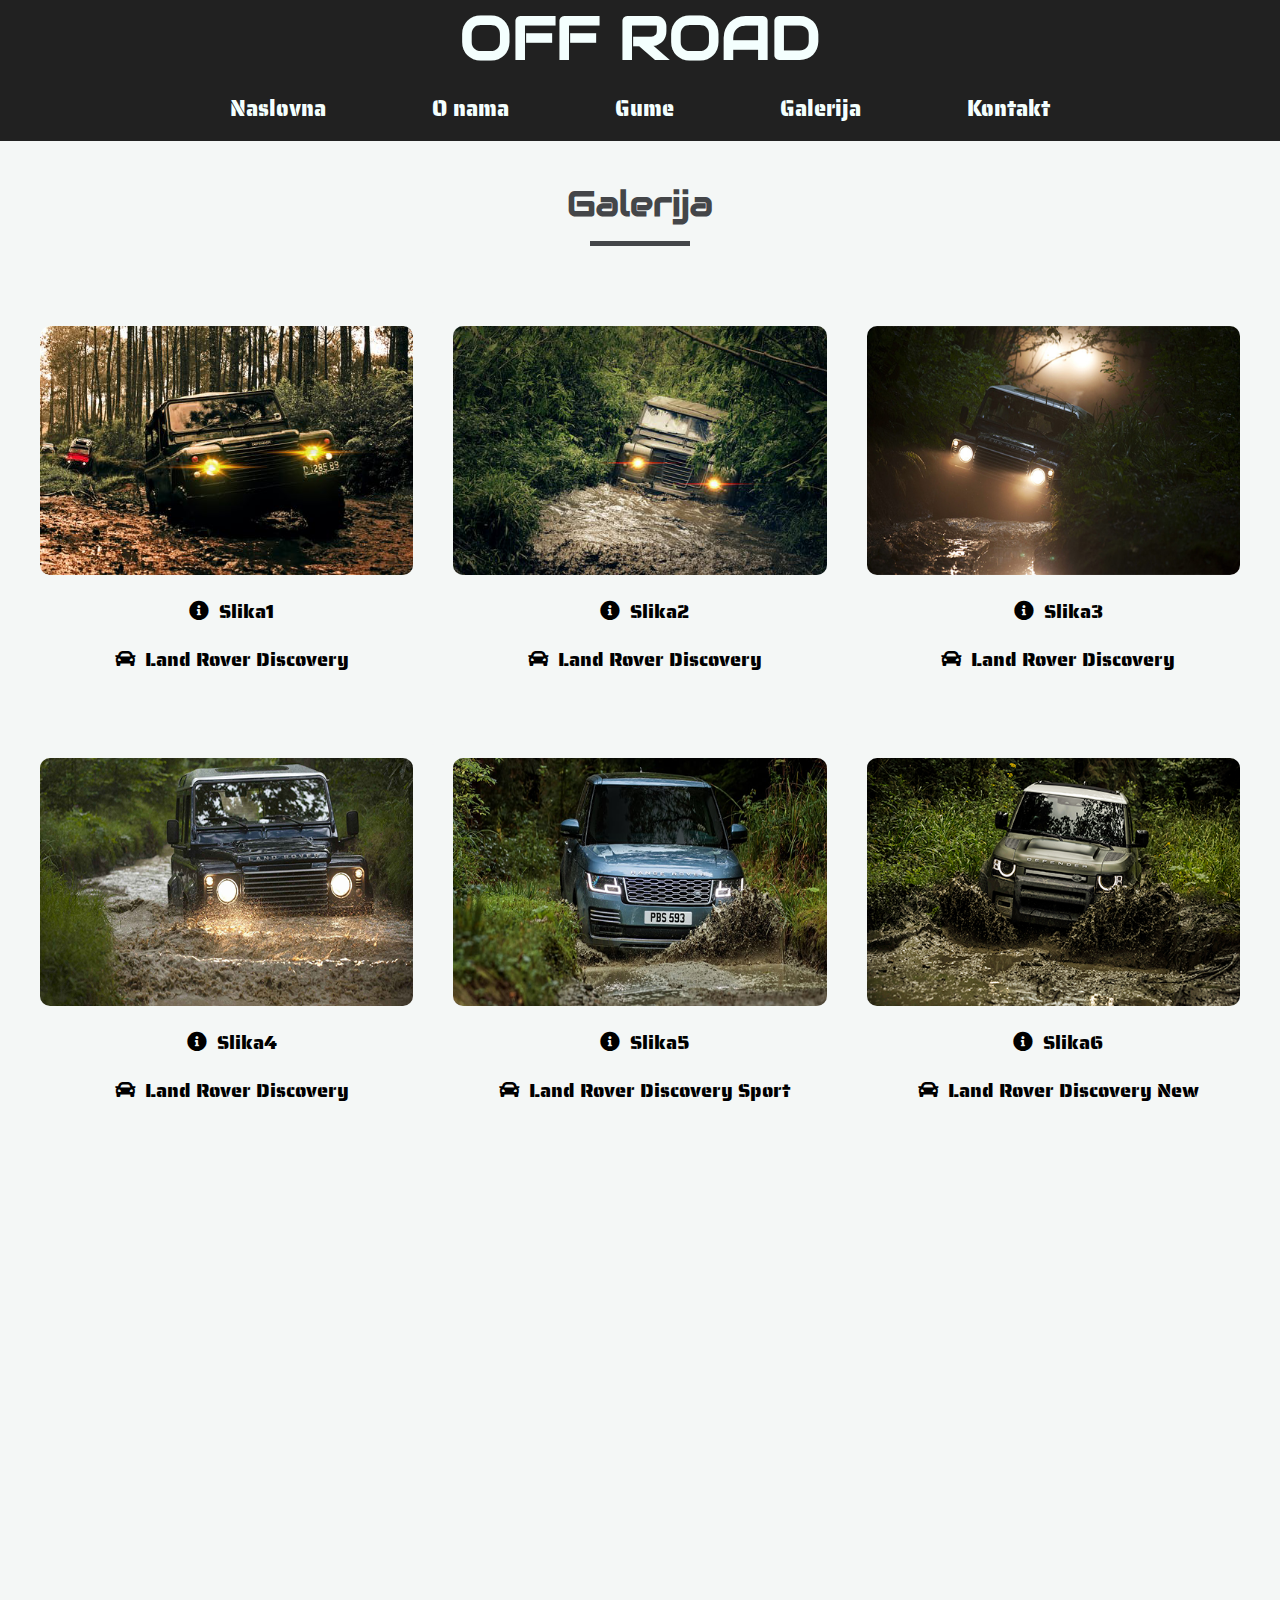
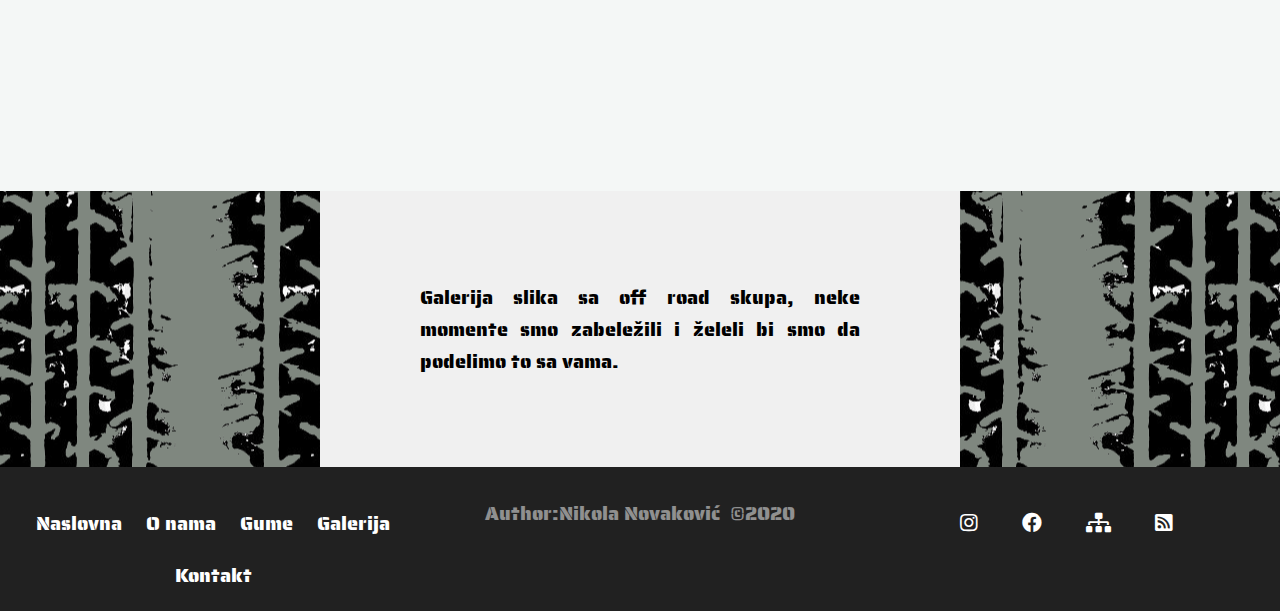
==== galerija.html @ a75a06f9 "Off-Road-Oprema" ====
<!DOCTYPE html>
<html lang="en">
<head>
    <meta charset="UTF-8">
    
    <title>OFF ROAD</title>
    <link rel="stylesheet" href="css/style.css" type="text/css">
    <link href="img/tire.png" rel="shortcut icon" />
    <link href="https://fonts.googleapis.com/css2?family=Saira+Stencil+One&display=swap" rel="stylesheet">
    <link href="https://fonts.googleapis.com/css2?family=Audiowide&display=swap" rel="stylesheet">
    <link rel='stylesheet' href='https://use.fontawesome.com/releases/v5.7.0/css/all.css'/>
    <meta keywords="OffRoad,skup,gume,LandRover,sport," />
	<meta description="Off Road galerija pogledajte najnovija desavanja off road-era u Land Rover Discovery.">
    
</head>
<body>
    <header id="kontakt">

        <nav class="meni" id="meniDrugi">
            <div id="logo">
                <H1><a href="index.html" title="Naslovna">OFF ROAD</a></H1>
            </div>
            <ul>
                
                <li><a href="index.html" class="active" title="Naslovna">Naslovna</a></li>
                <li><a href="onama.html" title="Onama">O nama</a></li>
                <li><a href="gume.html" title="Gume">Gume</a></li>
                <li><a href="galerija.html" title="Galerija">Galerija</a></li>
                <li><a href="kontakt.html" title="Kontakt">Kontakt</a></li>
            </ul>

        </nav>
    </header>
    <main>
        <section id="podaci">
            <div class="naslov">
            <h2 class="crta">Galerija</h2>
            </div>
            <article id="oprema">
                <div class="blok" >
                <div class="slika">
                    
                    <img src="img/galerija2.png" alt="Site" title="Slika1">
                    <div class="folija"><a href="#">Off Road Skup </a></div>
                </div>
                <p><i class="fa fa-info-circle" aria-hidden="true"></i>Slika1</p>
                <p><i class="fa fa-car" aria-hidden="true"></i>Land Rover Discovery</p>
                </div>
                <div class="blok" >
                    <div class="slika">
                        
                        <img src="img/galerija3.png" alt="Site" >
                        <div class="folija"><a href="#">Off Road Skup </a></div>
                    </div>
                    <p><i class="fa fa-info-circle" aria-hidden="true"></i>Slika2</p>
                    <p><i class="fa fa-car" aria-hidden="true"></i>Land Rover Discovery</p>
                </div>
                    <div class="blok" >
                        <div class="slika">
                            
                           <img src="img/galerija4.png" alt="Site" title="Slika3">
                           <div class="folija"><a href="#">Off Road Skup </a></div>
                            
                      
                       
                     </div>
                     <p><i class="fa fa-info-circle" aria-hidden="true"></i>Slika3</p>
                     <p><i class="fa fa-car" aria-hidden="true"></i>Land Rover Discovery</p>
                    </div>
                
            </article>
            <article id="oprema">
                <div class="blok" >
                <div class="slika">
                    
                    <img src="img/galerija5.png" alt="Site" title="Slika4">
                    <div class="folija"><a href="#">Off Road Skup </a></div>
                </div>
                <p><i class="fa fa-info-circle" aria-hidden="true"></i>Slika4</p>
                <p><i class="fa fa-car" aria-hidden="true"></i>Land Rover Discovery</p>
                </div>
                <div class="blok" >
                    <div class="slika">
                        
                        <img src="img/galerija6.png" alt="Site" title="Slika5">
                        <div class="folija"><a href="#">Off Road Skup </a></div>
                        
                    </div>
                    <p><i class="fa fa-info-circle" aria-hidden="true"></i>Slika5</p>
                    <p><i class="fa fa-car" aria-hidden="true"></i>Land Rover Discovery Sport</p>
                </div>
                    <div class="blok" >
                        <div class="slika">
                            
                           <img src="img/galerija7.png" alt="Site" title="Slika6">
                           <div class="folija">
                               <a href="#">Off Road Skup </a>
                           </div>
                        </div>
                       <p><i class="fa fa-info-circle" aria-hidden="true"></i>Slika6</p>
                       <p><i class="fa fa-car" aria-hidden="true"></i>Land Rover Discovery New</p>
                     </div>
                
            </article>

        </section>
        <section id="video">
            <iframe width="560" height="315" src="https://www.youtube.com/embed/jtylI6jLSgE" frameborder="0" allow="accelerometer; autoplay; clipboard-write; encrypted-media; gyroscope; picture-in-picture" allowfullscreen></iframe>
        </section>
        </section>
        <section id="Osajtu">
           
             <div id="tekst">
                <div id="opis">
                 
                 <p>Galerija slika sa off road skupa, neke momente smo zabeležili i želeli bi smo da podelimo to sa vama. </p>
                 </div>
             </div>
         </section>
    </main>
    <footer>
        
        <section id="futer">
            <div class="navFuter" id="futerMeni">
                <ul>
                    
                    <li><a href="index.html" class="active" title="Naslovna">Naslovna</a></li>
                    <li><a href="onama.html" title="Onama">O nama</a></li>
                    <li><a href="gume.html" title="Gume">Gume</a></li>
                    <li><a href="galerija.html" title="Galerija">Galerija</a></li>
                    <li><a href="kontakt.html" title="Kontakt">Kontakt</a></li>
                </ul>
            </div>
            <div class="navFuter" id="navAutor">
                <p> <a href="https://novakovicn.github.io/novakovic.nikola/" title="Sajt autora">Author:Nikola Novaković&nbsp; &copy;2020 </a></p>
            </div>
        <div class="navFuter" id="futerMeni">
            <ul class="ikonice">
                <li><a href="https://www.instagram.com/novakovic.n/" ><i class="fab fa-instagram" aria-hidden="true" title="Instagram"></i></a></li>
                <li><a href="https://www.facebook.com/"><i class="fab fa-facebook" aria-hidden="true" title="Facebook"></i></a></li>
                <li><a href="sitemap.xml" ><i class="fa fa-sitemap" aria-hidden="true" title="Sitemap"></i></a></li>
                <li><a href="rss.xml" ><i class="fa fa-rss-square" aria-hidden="true" title="Rss"></i></a></li>
              
                
            </ul>
         
        </div>
       
    </section>
    </footer>
</body>
</html>
---- css/style.css ----
@import url('https://fonts.googleapis.com/css2?family=Saira+Stencil+One&display=swap');
*{
    padding: 0px;
    margin: 0px;
    -webkit-box-sizing: border-box;
    box-sizing: border-box;
}
body{
    font-family: 'Saira Stencil One', cursive;
    scroll-behavior: smooth;
    background-color: #f4f7f6;

}
ul{
    list-style-type: none;
}

a{
    text-decoration: none;
    
}
img{
    max-width: 100%;
}
h1,h2,h3{
    text-align: center;
    font-family:'Audiowide', cursive;
  
}
::placeholder{
    color: #f4f7f6;
}
@keyframes fade{
	from{opacity:0;}
	to{opacity:1;}
}
#naslovna{
    background-image: url("../img/pocetna4.jpg");
    background-position: center;
    background-repeat: no-repeat;
    background-size: cover;
    background-attachment: fixed;
    height: 1000px;
  
}

#uvod{
    display: flex;
    justify-content: center;
    margin-top: 250px;
    text-align: center;
}
#tekstUvod{
    width: 50%;
    
   
}
#tekstUvod p{
    font-size: 50px;
    color: #f0f0f0;
    font-family: 'Audiowide', cursive;
    opacity: 0.9;
    animation-name: fade;
    animation-duration: 2s;
}
#tekstUvod i{
    font-size: 60px;
    color: #f0f0f0;
    animation-name: fade;
    animation-duration: 2s;
}
#logo{
    text-align: center;
    /*background-color: #1b401b;*/
   /* background-color:#7f877f;*/
   /* padding: 50px;*/
    font-family: 'Audiowide', cursive;
    font-size: 30px;
   /* background-image: url("../img/otisak1.png");
    background-position: center;*/
   
}
#logo h1{
    animation-name: fade;
    animation-duration: 2s;
}
#logo h1 a{
    color:#F4FFFE;
}
.meni{
    text-align: center;
  /* background-color:#7f877f;*/
   font-family: 'Saira Stencil One', cursive;
   font-size: 22px;
 
  

}
.meni li a{
    color: #F4FFFE;
}
.meni li a:hover{
    color: #106964;
}
.meni ul li{
    text-align: center;
    display: inline-block;
    padding: 15px 50px;
}
.active ul a{
   background-color: brown;
}
#meniDrugi{
    background-color:#212121 ;
}

/*#slider{
    background-image: url("../img/pocetna4.jpg");
    background-position: center;
    background-repeat: no-repeat;
    background-size: cover;
    background-attachment: fixed;
    height: 760px;
  
}    
*/
#tekst{
  
    background-color:#7f877f;
    display: flex;
    justify-content: center;
    background-image: url("../img/otisak1.png");
    background-position: center;
    margin-top: 25px;
}
#opis{
    padding: 90px;
    width: 50%;
    background-color: #f0f0f0;
}
#opis p{
    font-size: 20px;
    text-align: justify;
    padding: 0px 10px;
    
}
#Osajtu h2{
    font-size: 35px;
    text-align: center;
    margin: 20px auto;
   
}
#podaci h2{
    text-align: center;
    font-size: 35px;
    margin: 15px auto;
   
}
#oprema{
    display: flex;
    justify-content: space-around;
    padding: 20px;

}
.blok{
   
   background-color: #f4f7f6;
   border-radius: 10px;
   padding: 20px;

}


.blokGuma p{
    text-align: center;
    font-size:20px;
    margin-top:10px;
    padding: 3px;
   
}
.blokGuma img{
    border-radius: 10px;
  
}

.blok p{
    text-align: center;
    font-size:20px;
    margin-top:10px;
    padding: 3px;
    
}
.blok img{
    border-radius: 10px;
    
}
.slika{
    position: relative;
}
.crta::after{
    content: "";
    width: 100px;
    height: 5px;
    display: block;
    margin: 15px auto;
    background-color: #444649;
}
.crta{
    color: #444649;
}
.fa{
    margin-left: 10px;
    font-size: 20px;
    margin-right: 10px;
}
.fab{
    margin-left: 10px;
    font-size: 20px;
    margin-right: 10px;
}


footer{
    width: 100%;
    background-color: #212121;
    padding-top: 20px;
    color: #fff;
    text-align: center;
}

.ikonice ul li{
    display: inline-block;
    
}
#futer{
    display: flex;
    justify-content: space-around;
}
.navFuter{
    width: 33%;
    padding: 10px 0px;
}
#futerMeni ul li {
    display: inline-block;
    font-size: 20px;
    padding: 10px;
}
#futerMeni a{
    color: #fff;
    
}
#futerMeni li a:hover{
    color: #106964;
}
#navAutor{
    
    text-align: center;
    font-size: 20px;
    opacity: 0.5;
}
#navAutor a{
    color:  #fff ;
}
#navAutor a:hover {
    color: #106964;
}

#forma{
    width: 100%;
    padding: 20px;
    display: flex;
    justify-content: space-around;
}

input {
    -webkit-transition: .5s;
    transition: .5s;
    width: 100%;
    padding: 15px;
    background-color:#7f877f;
    border: 3px solid transparent;
    margin: 10px 0;
    resize: none;
    border-radius: 5px;
}
#lista{

    display: flex;
    justify-content: space-around;
}



#ime{
    padding: 10px;
    display: flex;
    justify-content: space-around; 
}
textarea{
    padding: 5px;
    border: 3px solid transparent;
    background-color:#7f877f;
    border: 3px solid transparent;
    border-radius: 5px;
    width: 100%;
    -webkit-transition: .5s;
    transition: .5s;
    
}
button{
    padding: 10px;
    border-radius: 5px;
    margin:10px auto;
    width: 30%;
    background-color:#7f877f;
    border: 3px solid transparent;
    color: #f4f7f6;
}
button :hover{
    color: #106964;
    
}

#contact{
    padding: 20px;
    margin: 25px auto;
    text-align: center;
}
#contact p{
    text-align: center;
    font-size: 20px;
}
#autor{
    display: flex;
    justify-content: space-around;
}
#AutorSlika img{
   
    -webkit-transition: .5s;
    transition: .5s;
    border-radius: 3%;
}

#AutorSlika {
    width: 30%;
    margin-top: 10px;
    font-size: 17px;
    padding: 0 10px;
    

}
#AutorSlika p{
    -webkit-transition: .5s;
    transition: .5s;
    text-align: justify;
    margin-top: 15px;
    color: #444649;
}
.naslov{
    text-align: center;
    font-size: 25px;
    margin:40px ;
    color: #444649;
}
.folija{
    position: absolute;
    top: 0px;
    left: 0px;
    right: 0px;
    bottom: 0px;
    background-color: rgba(25,25,25,0.5);
    height: 100%;
    overflow: hidden;
    width: 0;
    border-radius: 10px;
    transition: 0.5s;
}
.folija a{
    font-size: 30px;
    white-space: nowrap;
    color: white;
    position: absolute;
    top: 50%;
    left: 40%;
    transform: translate(-30%, -50%);
}
.slika:hover .folija{
    width: 100%;
}
#video{
    margin:10px auto;
	width:80%;
	
}
iframe{
	width:100%;
	height:600px;
}
.infoGuma {
    margin: 10px auto;

   
}

#okvir{
    width: 80%;
    
    background-color:#dddddd;
    margin: 10px auto;
    border-radius: 5px;
    box-shadow: 7px 7px 15px black;
}
#textOnama{
    width: 45%;
    margin-top: 30px;
    text-align: justify;
    line-height: 25px;
}
#textOnama p{
    margin-top: 50px;
}
#oNamaGore{
    display: flex;
    justify-content: space-around;
}
.OnamaBlok{
    width: 50%;
}
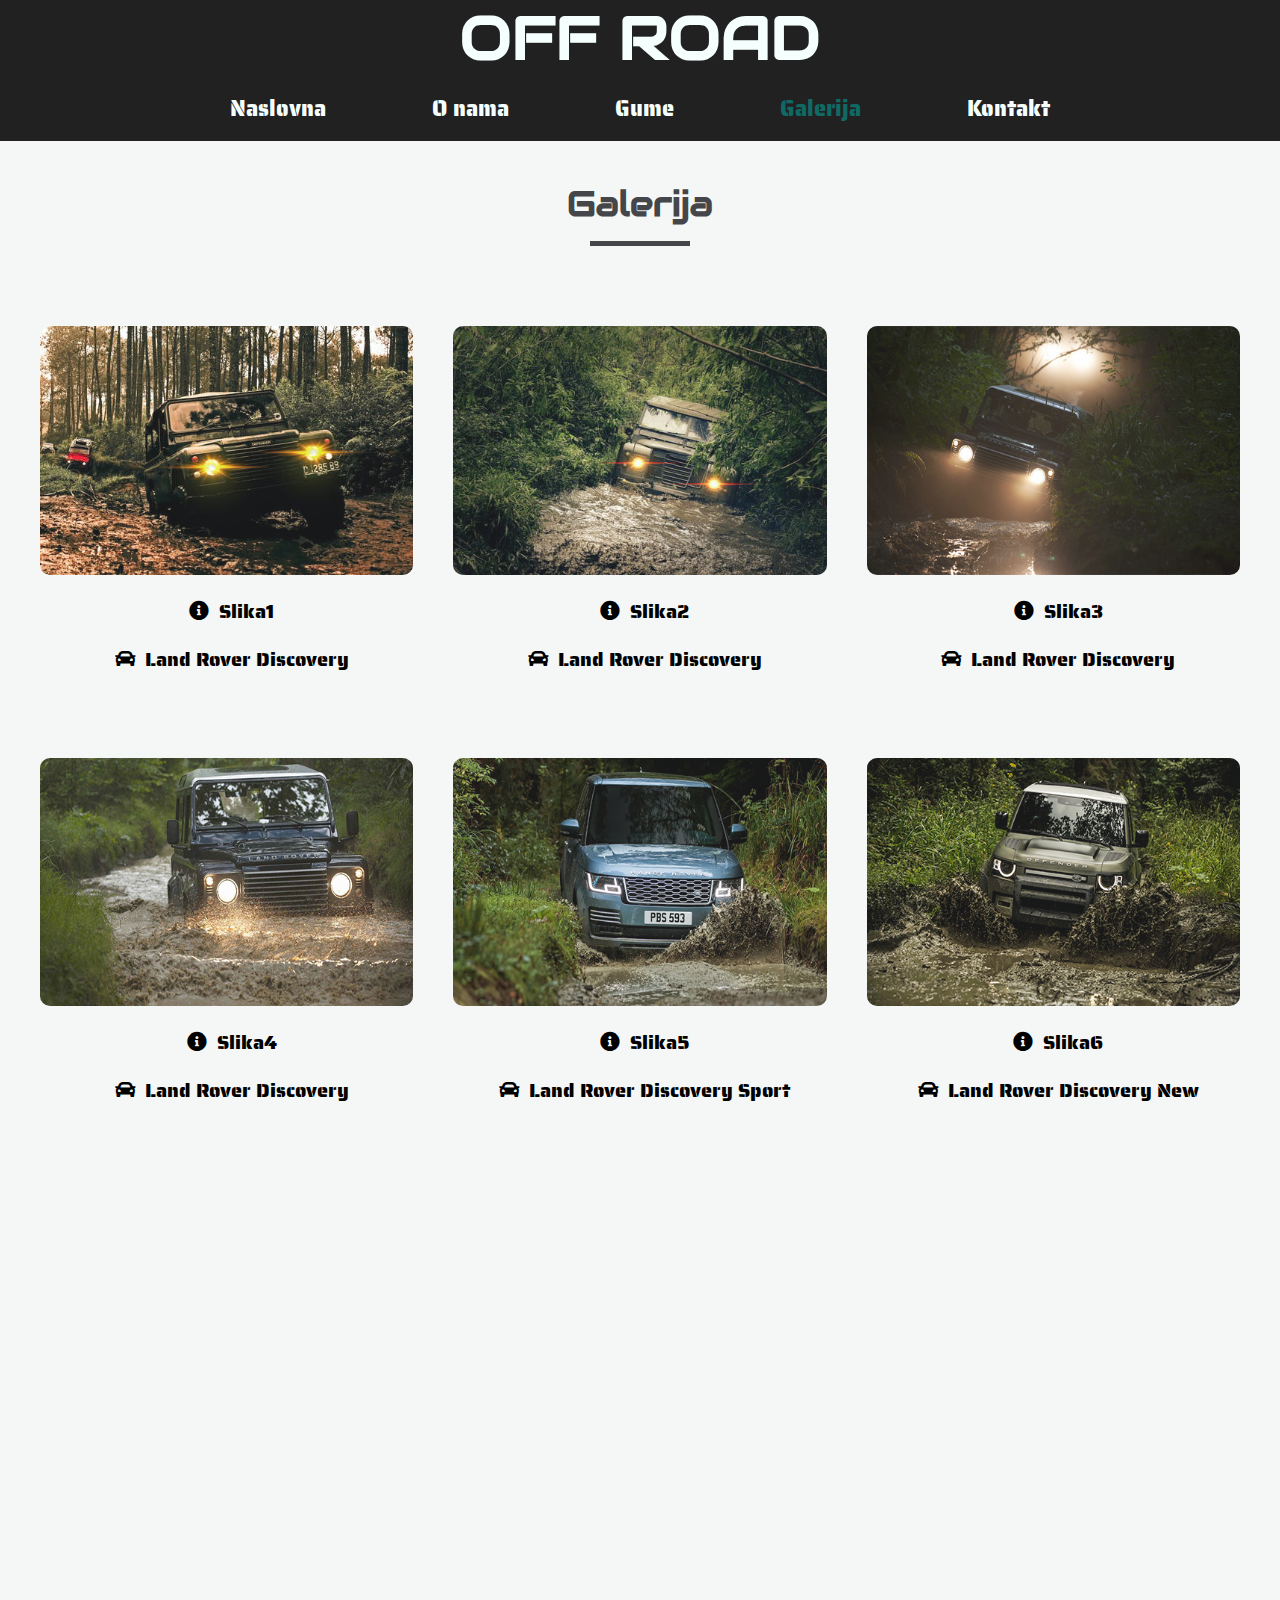
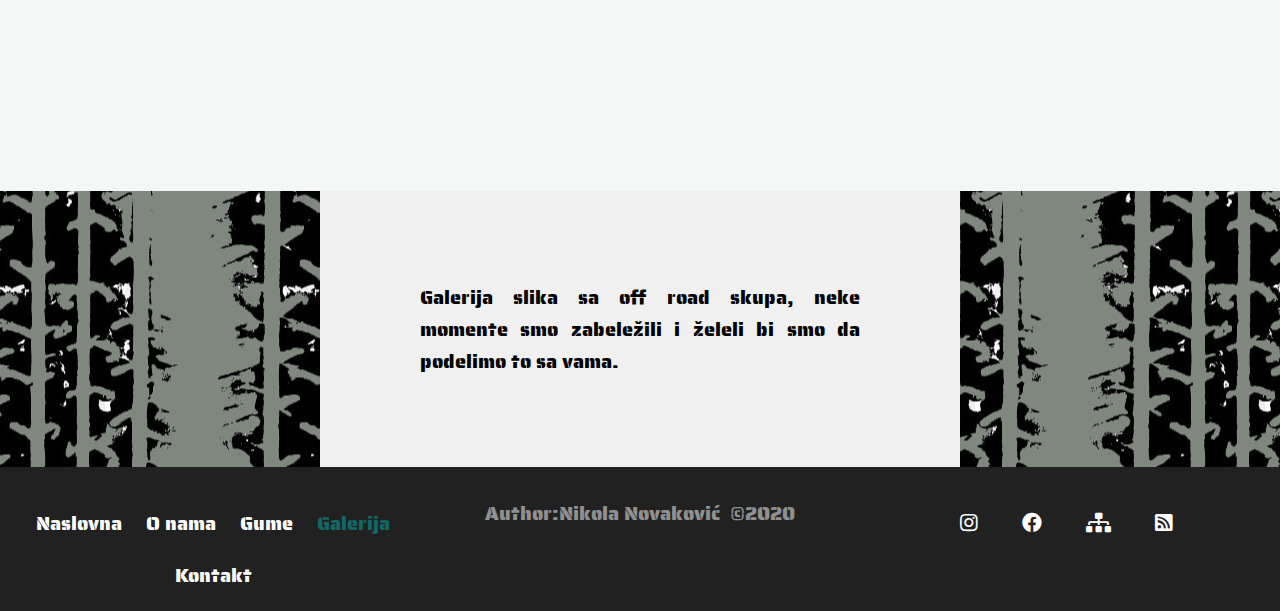
==== commit 61edcede: "new" ====
--- a/galerija.html
+++ b/galerija.html
@@ -25,7 +25,7 @@
                 <li><a href="index.html" class="active" title="Naslovna">Naslovna</a></li>
                 <li><a href="onama.html" title="Onama">O nama</a></li>
                 <li><a href="gume.html" title="Gume">Gume</a></li>
-                <li><a href="galerija.html" title="Galerija">Galerija</a></li>
+                <li class="active"><a href="galerija.html" title="Galerija">Galerija</a></li>
                 <li><a href="kontakt.html" title="Kontakt">Kontakt</a></li>
             </ul>
 
@@ -124,10 +124,10 @@
             <div class="navFuter" id="futerMeni">
                 <ul>
                     
-                    <li><a href="index.html" class="active" title="Naslovna">Naslovna</a></li>
+                    <li><a href="index.html"  title="Naslovna">Naslovna</a></li>
                     <li><a href="onama.html" title="Onama">O nama</a></li>
                     <li><a href="gume.html" title="Gume">Gume</a></li>
-                    <li><a href="galerija.html" title="Galerija">Galerija</a></li>
+                    <li class="active"><a href="galerija.html" title="Galerija">Galerija</a></li>
                     <li><a href="kontakt.html" title="Kontakt">Kontakt</a></li>
                 </ul>
             </div>
--- a/css/style.css
+++ b/css/style.css
@@ -71,13 +71,10 @@
 }
 #logo{
     text-align: center;
-    /*background-color: #1b401b;*/
-   /* background-color:#7f877f;*/
-   /* padding: 50px;*/
+   
     font-family: 'Audiowide', cursive;
     font-size: 30px;
-   /* background-image: url("../img/otisak1.png");
-    background-position: center;*/
+  
    
 }
 #logo h1{
@@ -89,7 +86,7 @@
 }
 .meni{
     text-align: center;
-  /* background-color:#7f877f;*/
+  
    font-family: 'Saira Stencil One', cursive;
    font-size: 22px;
  
@@ -107,8 +104,8 @@
     display: inline-block;
     padding: 15px 50px;
 }
-.active ul a{
-   background-color: brown;
+.meni ul li.active a {
+   color:#106964;
 }
 #meniDrugi{
     background-color:#212121 ;
@@ -180,6 +177,9 @@
 }
 .blokGuma img{
     border-radius: 10px;
+    opacity: 0.9;
+    animation-name: fade;
+    animation-duration: 2s;
   
 }
 
@@ -192,6 +192,9 @@
 }
 .blok img{
     border-radius: 10px;
+    opacity: 0.9;
+    animation-name: fade;
+    animation-duration: 2s;
     
 }
 .slika{
@@ -251,6 +254,9 @@
 }
 #futerMeni li a:hover{
     color: #106964;
+}
+#futerMeni ul li.active a{
+   color: #106964;
 }
 #navAutor{
     
@@ -335,10 +341,10 @@
     justify-content: space-around;
 }
 #AutorSlika img{
-   
-    -webkit-transition: .5s;
-    transition: .5s;
     border-radius: 3%;
+    opacity: 0.9;
+    animation-name: fade;
+    animation-duration: 2s;
 }
 
 #AutorSlika {
@@ -418,6 +424,9 @@
 }
 #textOnama p{
     margin-top: 50px;
+    opacity: 0.9;
+    animation-name: fade;
+    animation-duration: 2s;
 }
 #oNamaGore{
     display: flex;
@@ -426,3 +435,4 @@
 .OnamaBlok{
     width: 50%;
 }
+
